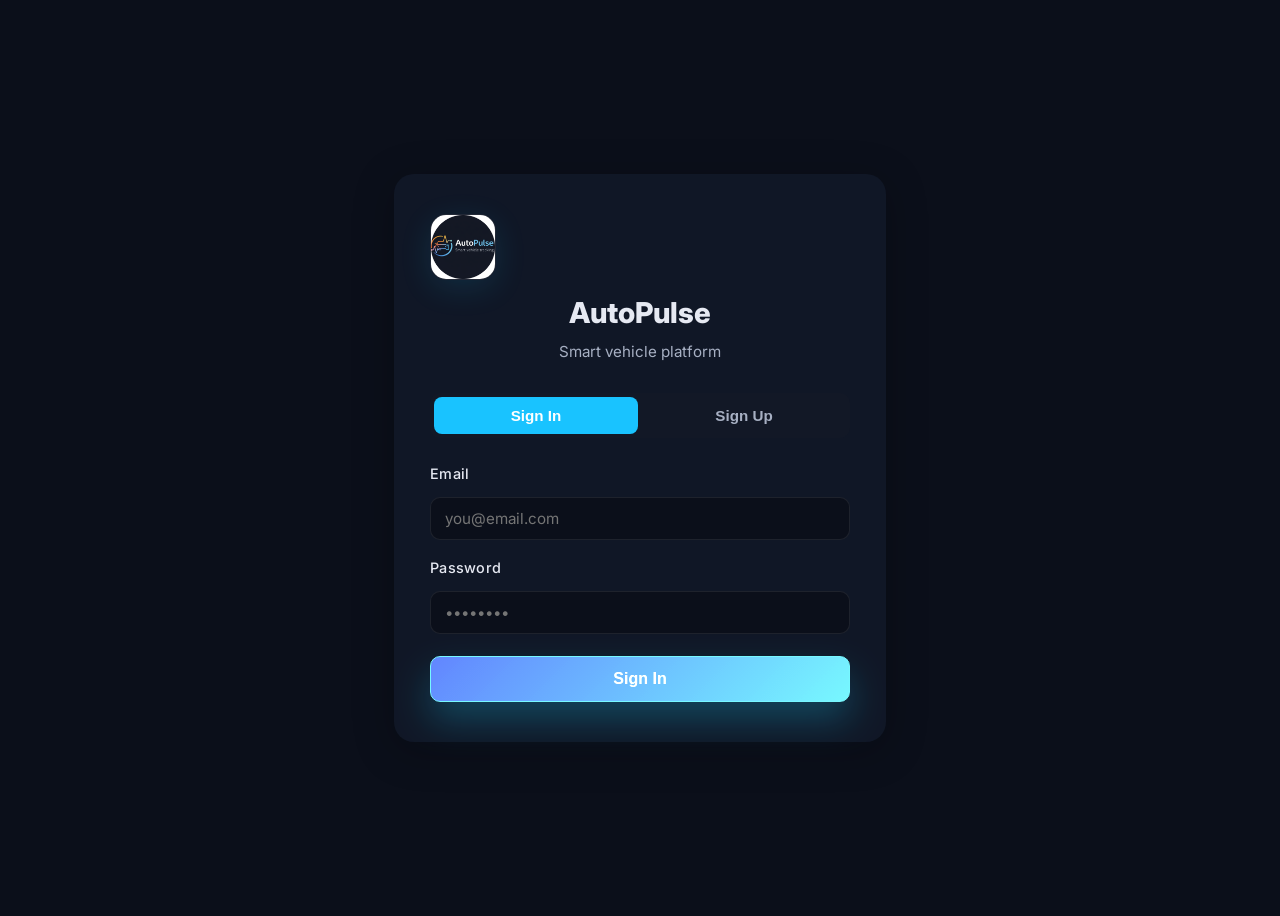
==== auth.html @ b26059fd "chore: guardar cambios actuales del proyecto" ====
<!doctype html>
<html lang="en">
  <head>
    <meta charset="UTF-8" />
    <meta name="viewport" content="width=device-width, initial-scale=1.0" />
    <title>AutoPulse — Login</title>
    <meta name="theme-color" content="#0b0f1a" />
    <link rel="preconnect" href="https://fonts.googleapis.com" />
    <link rel="preconnect" href="https://fonts.gstatic.com" crossorigin />
    <link href="https://fonts.googleapis.com/css2?family=Inter:wght@300;400;500;600;700;800&display=swap" rel="stylesheet" />
    <link rel="stylesheet" href="styles.css" />
    <link rel="stylesheet" href="auth.css" />
  </head>
  <body class="auth-body">

    <div class="auth-container">

      <!-- Logo -->
      <div class="auth-brand">
        <img src="LOGOFINAL.png" alt="AutoPulse" class="auth-logo" />
        <h1 class="auth-title">AutoPulse</h1>
        <p class="auth-subtitle">Smart vehicle platform</p>
      </div>

      <!-- Tabs -->
      <div class="auth-tabs">
        <button class="auth-tab active" id="tab-login" onclick="switchTab('login')">Sign In</button>
        <button class="auth-tab" id="tab-signup" onclick="switchTab('signup')">Sign Up</button>
      </div>

      <!-- Login Form -->
      <div id="form-login" class="auth-form">
        <div class="form-group">
          <label for="login-email">Email</label>
          <input type="email" id="login-email" placeholder="you@email.com" required />
        </div>
        <div class="form-group">
          <label for="login-password">Password</label>
          <input type="password" id="login-password" placeholder="••••••••" required />
        </div>
        <div id="login-error" class="auth-message error" style="display:none;"></div>
        <button class="btn primary auth-btn" onclick="handleLogin()">Sign In</button>
      </div>

      <!-- Signup Form -->
      <div id="form-signup" class="auth-form" style="display:none;">
        <div class="form-group">
          <label for="signup-name">Full Name</label>
          <input type="text" id="signup-name" placeholder="John Doe" required />
        </div>
        <div class="form-group">
          <label for="signup-email">Email</label>
          <input type="email" id="signup-email" placeholder="you@email.com" required />
        </div>
        <div class="form-group">
          <label for="signup-password">Password</label>
          <input type="password" id="signup-password" placeholder="Min. 6 characters" required />
        </div>
        <div id="signup-error" class="auth-message error" style="display:none;"></div>
        <div id="signup-success" class="auth-message success" style="display:none;"></div>
        <button class="btn primary auth-btn" onclick="handleSignup()">Create Account</button>
      </div>

    </div>

    <script src="auth.js"></script>
  </body>
</html>
---- styles.css ----
/* Light mode — select/inputs inside vehicle card */
body.light-mode select {
  background: #F8FAFF !important;
  color: #1A1D2E !important;
  border-color: #DDE3F0 !important;
}
body.light-mode select:focus {
  border-color: #4F6EF7 !important;
  outline: none !important;
  box-shadow: 0 0 0 3px rgba(79,110,247,0.12) !important;
}

/* ===================
   LIGHT MODE — OPTION A
   Blue / Professional SaaS
   =================== */
body.light-mode {
  color-scheme: light;
  --bg:            #F0F4FA;
  --bg-soft:       #E8EEF8;
  --card:          #FFFFFF;
  --text:          #1A1D2E;
  --muted:         #5A6480;
  --primary:       #4F6EF7;
  --primary-dark:  #3850E8;
  --accent:        #4F6EF7;
  --accent-light:  #7B97FF;
  --border:        #DDE3F0;
  --shadow:        0 2px 14px rgba(79,110,247,0.08);
  --shadow-strong: 0 8px 32px rgba(79,110,247,0.13);
  --gradient-card: linear-gradient(135deg, #FFFFFF 60%, #F0F4FF 100%);
  --gradient-section: linear-gradient(120deg, #F0F4FA 60%, #E8EEF8 100%);
  background: #F0F4FA !important;
  color: var(--text) !important;
}

/* Sidebar */
body.light-mode .sidebar {
  background: #FFFFFF !important;
  border-right: 1px solid #DDE3F0 !important;
  box-shadow: 2px 0 16px rgba(79,110,247,0.06) !important;
}
body.light-mode .sidebar-nav a {
  color: #5A6480 !important;
}
body.light-mode .sidebar-nav a.active {
  background: #EEF2FF !important;
  color: #4F6EF7 !important;
}
body.light-mode .sidebar-nav a:hover:not(.active) {
  background: #F4F6FF !important;
  color: #4F6EF7 !important;
}

/* Topbar — sin fondo propio, los elementos flotan */
body.light-mode .topbar {
  background: transparent !important;
  box-shadow: none !important;
  border-bottom: 1px solid #DDE3F0 !important;
  padding-bottom: 16px !important;
}
body.light-mode .search {
  background: #FFFFFF !important;
  border: 1.5px solid #DDE3F0 !important;
  color: #5A6480 !important;
  box-shadow: 0 1px 6px rgba(79,110,247,0.06) !important;
}
body.light-mode .search input,
body.light-mode .search input[type="search"] {
  color: #1A1D2E !important;
  border: none !important;
  background: transparent !important;
}
body.light-mode .icon-button {
  background: #FFFFFF !important;
  border: 1px solid #DDE3F0 !important;
  color: #4F6EF7 !important;
  box-shadow: 0 1px 6px rgba(79,110,247,0.06) !important;
}
body.light-mode .owner {
  background: #FFFFFF !important;
  border: 1px solid #DDE3F0 !important;
  box-shadow: 0 1px 6px rgba(79,110,247,0.06) !important;
}
body.light-mode .owner p    { color: #1A1D2E !important; }
body.light-mode .owner span { color: #5A6480 !important; }

/* Cards */
body.light-mode .vehicle-card,
body.light-mode .vehicle-card-clean,
body.light-mode .vehicle-card-large,
body.light-mode .dashboard-vehicle-data {
  background: #FFFFFF !important;
  border: none !important;
  box-shadow: 0 4px 18px rgba(79,110,247,0.10) !important;
}
body.light-mode .stat-card,
body.light-mode .record-card {
  background: #FFFFFF !important;
  border: none !important;
  box-shadow: 0 2px 12px rgba(79,110,247,0.08) !important;
}
body.light-mode .record-card:hover,
body.light-mode .vehicle-card-large:hover,
body.light-mode .vehicle-card-clean:hover {
  box-shadow: 0 6px 24px rgba(79,110,247,0.16) !important;
}

/* Vehicle title gradient */
body.light-mode .vehicle-title {
  background: linear-gradient(90deg, #4F6EF7, #7B97FF) !important;
  -webkit-background-clip: text !important;
  -webkit-text-fill-color: transparent !important;
  background-clip: text !important;
}

/* Stats */
body.light-mode .stat-card h3 { color: #5A6480; }
body.light-mode .stat-card p   { color: #1A1D2E; }
body.light-mode .stat-card span { color: #5A6480; }

/* Modals */
body.light-mode .modal-bg {
  background: rgba(15, 20, 50, 0.55) !important;
}
body.light-mode .modal-card {
  background: #FFFFFF !important;
  border: 1px solid #DDE3F0 !important;
  box-shadow: 0 16px 48px rgba(79,110,247,0.14) !important;
  color: #1A1D2E !important;
}
body.light-mode .modal-close {
  color: #5A6480 !important;
}
body.light-mode .modal-close:hover {
  background: #F0F4FA !important;
}
body.light-mode .modal-table thead tr {
  background: #F0F4FA !important;
}
body.light-mode .modal-table tbody tr:hover {
  background: #F4F6FF !important;
}

/* Chart & Settings cards */
body.light-mode .chart-card,
body.light-mode .settings-card {
  background: #FFFFFF !important;
  border: 1px solid #DDE3F0 !important;
  box-shadow: 0 2px 12px rgba(79,110,247,0.07) !important;
}

/* Footer */
body.light-mode .footer {
  background: #FFFFFF !important;
  border-top: 1px solid #DDE3F0 !important;
  color: #5A6480 !important;
}

/* Forms */
body.light-mode .form-group input,
body.light-mode .form-group select,
body.light-mode .form-group textarea {
  background: #F8FAFF !important;
  border-color: #DDE3F0 !important;
  color: #1A1D2E !important;
}
body.light-mode .form-group input:focus,
body.light-mode .form-group select:focus {
  border-color: #4F6EF7 !important;
  box-shadow: 0 0 0 3px rgba(79,110,247,0.12) !important;
}
body.light-mode .form-group label {
  color: #5A6480 !important;
}

/* Misc text */
body.light-mode .vehicle-header h1 { color: #1A1D2E; }
body.light-mode .vehicle-header p  { color: #5A6480; }
body.light-mode .dashboard-divider { display: none !important; }
body.light-mode .main-section {
  background: transparent !important;
  box-shadow: none !important;
}

/* Imágenes: sin sombra cyan en light mode */
body.light-mode img {
  box-shadow: 0 4px 18px rgba(79,110,247,0.10) !important;
  border-color: #DDE3F0 !important;
}

/* Hero image: sin sombra cyan */
body.light-mode .dashboard-vehicle-visual-hero img,
body.light-mode .vehicle-visual-clean img {
  box-shadow: 0 8px 32px rgba(79,110,247,0.12) !important;
}




/* Vehicle card large — base */
.vehicle-card-large {
  background: var(--card);
  border: 1px solid var(--border);
  border-radius: 24px;
  padding: 36px 40px 32px 40px;
  box-shadow: var(--shadow);
  margin-bottom: 24px;
}

.vehicle-card-large .vehicle-title {
  font-size: 1.9rem;
  font-weight: 800;
  letter-spacing: -0.02em;
  margin-bottom: 16px;
}
.vehicle-card-large .vehicle-meta-clean {
  grid-template-columns: repeat(auto-fill, minmax(190px, 1fr));
  font-size: 1.05rem;
  gap: 12px 28px;
  margin-bottom: 18px;
}
.vehicle-owner-info {
  margin-top: 18px;
  padding: 18px 0 0 0;
  border-top: 1.5px solid rgba(91,124,253,0.10);
  width: 100%;
}
.vehicle-owner-info h3 {
  font-size: 1.15rem;
  margin-bottom: 10px;
  color: var(--primary);
}
/* Hero section for My Vehicles */
.vehicle-section-hero {
  display: flex;
  flex-direction: column;
  align-items: center;
  gap: 32px;
  margin: 56px auto 64px auto;
  width: 100%;
  max-width: 900px;
}
.vehicle-section-hero .vehicle-visual-clean {
  width: 100%;
  display: flex;
  justify-content: center;
  margin-bottom: 0;
}
.vehicle-section-hero .vehicle-visual-clean img {
  width: 100%;
  max-width: 700px;
  max-height: 420px;
  aspect-ratio: 16/7;
  object-fit: contain;
  border-radius: 28px;
  background: linear-gradient(120deg, #181f2a 60%, #19c3ff 100%);
  box-shadow: 0 18px 54px rgba(25,195,255,0.22);
  display: block;
  margin: 0 auto;
}
.dashboard-vehicle-visual-hero {
  margin-bottom: 44px;
  padding-top: 44px;
}
.dashboard-vehicle-data {
  margin-bottom: 44px;
  margin-top: 0;
  box-sizing: border-box;
  background: var(--gradient-card);
  border-radius: 18px;
  box-shadow: var(--shadow-strong);
  border: 1.5px solid var(--accent-light);
  text-align: center;
}
#dashboard-section .stats-grid {
  margin-top: 36px;
  margin-bottom: 0;
}
/* Imagen hero destacada en Dashboard */
.dashboard-vehicle-visual-hero {
  width: 100%;
  display: flex;
  justify-content: center;
  align-items: flex-end;
  margin: 0 auto 32px auto;
  padding-top: 32px;
}
.dashboard-vehicle-visual-hero img {
  width: 100%;
  max-width: 700px;
  max-height: 420px;
  border-radius: 28px;
  box-shadow: 0 18px 54px rgba(25,195,255,0.22);
  object-fit: cover;
  transition: transform 0.3s cubic-bezier(.4,2,.6,1);
}
.dashboard-vehicle-data {
  margin: 0 auto 32px auto;
  max-width: 700px;
  padding: 36px 32px;
  margin-bottom: 40px;
  text-align: center;
}
/* Destacar imagen de vehículo en Dashboard */
#dashboard-section .vehicle-card-clean {
  margin-top: 40px;
  box-shadow: 0 4px 32px rgba(91,124,253,0.13);
}
#dashboard-section .vehicle-visual-clean {
  margin-top: 28px;
  display: flex;
  justify-content: center;
}
#dashboard-section .vehicle-visual-clean img {
  width: 100%;
  max-width: 520px;
  max-height: 340px;
  border-radius: 18px;
  box-shadow: 0 8px 32px rgba(91,124,253,0.18);
  object-fit: cover;
  transition: transform 0.3s cubic-bezier(.4,2,.6,1);
  will-change: transform;
}
#dashboard-section .vehicle-visual-clean img:hover {
  box-shadow: 0 12px 40px rgba(91,124,253,0.22);
}
/* Clean vehicle card for My Vehicles */
.vehicle-card-clean {
  margin: 56px auto 0 auto;
  box-shadow: 0 6px 32px rgba(91,124,253,0.13);
  padding: 32px 32px 24px 32px;
  border-radius: 24px;
}
.vehicle-title {
  margin-bottom: 18px;
  font-size: 1.5rem;
  font-weight: 700;
  background: linear-gradient(90deg, var(--primary), var(--accent-light));
  -webkit-background-clip: text;
  -webkit-text-fill-color: transparent;
  background-clip: text;
}
.vehicle-meta-clean {
  display: grid;
  grid-template-columns: repeat(auto-fill, minmax(160px, 1fr));
  gap: 10px 24px;
  font-size: 1.05rem;
}
.vehicle-visual-clean {
  margin-top: 18px;
}
.main-section {
  opacity: 1;
  transform: translateY(0);
  transition: opacity 0.35s cubic-bezier(.4,0,.2,1), transform 0.35s cubic-bezier(.4,0,.2,1);
}
.main-section[style*="display: none"] {
  opacity: 0;
  transform: translateY(32px);
  pointer-events: none;
  position: absolute;
  z-index: 0;
}

/* ===================
   MODALS — BASE
   =================== */
.modal-bg {
  display: none;
  position: fixed;
  top: 0; left: 0;
  width: 100vw; height: 100vh;
  background: rgba(16,23,38,0.85);
  z-index: 2000;
  align-items: center;
  justify-content: center;
  padding: 16px;
  box-sizing: border-box;
}
.modal-bg.active { display: flex; }

.modal-card {
  background: var(--card);
  border: 1px solid var(--border);
  border-radius: 20px;
  box-shadow: var(--shadow);
  padding: 32px 28px 24px 28px;
  max-width: 600px;
  width: 95vw;
  position: relative;
  max-height: 90vh;
  overflow-y: auto;
}

.modal-close {
  position: absolute;
  top: 16px; right: 16px;
  background: none;
  border: none;
  font-size: 1.5rem;
  color: var(--text);
  cursor: pointer;
  line-height: 1;
  padding: 4px 8px;
  border-radius: 6px;
  transition: background 0.15s;
}
.modal-close:hover { background: rgba(255,255,255,0.08); }

.modal-table {
  width: 100%;
  font-size: 0.95rem;
  border-collapse: collapse;
  margin-bottom: 12px;
}
.modal-table th,
.modal-table td { padding: 9px 7px; text-align: left; }
.modal-table thead tr { background: rgba(16,23,38,0.12); }
.modal-table tbody tr:nth-child(even) { background: rgba(255,255,255,0.02); }
.modal-table tbody tr:hover { background: rgba(25,195,255,0.05); }
.modal-muted { color: var(--muted); font-size: 0.95rem; }

.modal-bg.active .modal-card {
  animation: modalPopIn 0.32s cubic-bezier(.4,0,.2,1);
}
@keyframes modalPopIn {
  0% { transform: scale(0.92) translateY(32px); opacity: 0; }
  100% { transform: scale(1) translateY(0); opacity: 1; }
}
.btn, .record-card, .vehicle-card-large, .vehicle-card-clean {
  transition: box-shadow 0.18s, transform 0.18s, background 0.3s, color 0.2s;
}
.btn:active {
  transform: scale(0.98);
}
.record-card:hover, .vehicle-card-large:hover, .vehicle-card-clean:hover {
  box-shadow: 0 4px 24px rgba(25,195,255,0.22);
  transition: box-shadow 0.2s;
}
.dashboard-section .vehicle-header {
  margin-bottom: 32px;
  align-items: flex-end;
}

.dashboard-section .stats-grid {
  margin-bottom: 32px;
}

.dashboard-section .vehicle-card {
  margin-bottom: 32px;
  margin-top: 0;
}

.dashboard-section #dashboard-chart {
  margin-top: 24px;
  margin-bottom: 0;
  background: var(--card);
  border-radius: 16px;
  box-shadow: var(--shadow);
  padding: 24px 18px;
}

@media (max-width: 720px) {
  .dashboard-section .vehicle-header,
  .dashboard-section .stats-grid,
  .dashboard-section .vehicle-card,
  .dashboard-section #dashboard-chart {
    margin-bottom: 18px;
    padding: 12px 6px;
  }
}
/* Main section layout organization */
.main-section {
  display: flex;
  flex-direction: column;
  gap: 40px;
  width: 100%;
  max-width: 900px;
  margin: 40px auto 0 auto;
  padding: 32px 0 0 0;
  min-height: 70vh;
  padding-bottom: 48px;
}

.main-section .vehicle-header {
  margin-bottom: 0;
}

.main-section .vehicle-card {
  margin-top: 0;
}

.main-section .records-grid {
  margin-top: 0;
}

@media (max-width: 1000px) {
  .main-section {
    max-width: 100%;
    padding: 18px 0 0 0;
  }
}

@media (max-width: 720px) {
  .main-section {
    padding: 8px 0 0 0;
    gap: 18px;
  }
}
/* Design tokens and theme colors */
:root {
  color-scheme: light;
  --bg: #0b0f1a;
  --bg-soft: #121826;
  --card: #101726;
  --text: #e6e9f2;
  --muted: #a7b0c3;
  --primary: #5b7cfd;
  --primary-dark: #3f5cf7;
  --accent: #19c3ff;
  --accent-light: #6ee6ff;
  --border: rgba(255, 255, 255, 0.08);
  --shadow: 0 24px 60px rgba(15, 23, 42, 0.45);
  --shadow-strong: 0 32px 80px rgba(25,195,255,0.18);
  --radius: 18px;
  --gradient-card: linear-gradient(135deg, #101726 60%, #19c3ff 100%);
  --gradient-section: linear-gradient(120deg, #0b0f1a 60%, #5b7cfd 100%);
}

body {
  font-family: "Inter", system-ui, -apple-system, sans-serif;
  background: var(--gradient-section);
  color: var(--text);
  line-height: 1.6;
  min-height: 100vh;
}

/* Make images responsive */
img {
  max-width: 100%;
  display: block;
}

/* Link defaults */
a {
  color: inherit;
  text-decoration: none;
}

/* Page width wrapper */
  /* Rectángulo decorativo sobre Dashboard */
  .dashboard-divider {
    position: absolute;
    top: -32px;
    left: 0;
    width: 100vw;
    height: 32px;
    background: linear-gradient(90deg, var(--bg-soft), var(--accent), var(--bg-soft));
    opacity: 0.18;
    border-radius: 8px;
    z-index: 1;
  }
.container {
  width: min(1200px, 92%);
  margin: 0 auto;
}

/* Button base styles */
.btn {
  border: 1px solid transparent;
  border-radius: 999px;
  padding: 12px 22px;
  font-weight: 600;
  cursor: pointer;
  transition: 0.2s ease;
}

/* Primary button styling */
.btn.primary {
  background: linear-gradient(135deg, var(--primary), var(--accent-light));
  color: #fff;
  box-shadow: 0 18px 36px rgba(25,195,255,0.25);
  border: 1.5px solid var(--accent-light);
  filter: brightness(1.08);
}

/* Primary button hover state */
.btn.primary:hover {
  box-shadow: 0 8px 28px rgba(25,195,255,0.30);
  filter: brightness(1.08);
}

/* Ghost button styling */
.btn.ghost {
  background: transparent;
  color: var(--text);
  border-color: var(--border);
}

/* Ghost button hover state */
.btn.ghost:hover {
  border-color: rgba(255, 255, 255, 0.24);
}

/* Brand area */
.brand {
  display: flex;
  align-items: center;
  gap: 12px;
  font-weight: 700;
  font-size: 1.1rem;
  color: var(--accent);
}
.brand-logo {
  width: 135px;
  height: 135px;
  object-fit: cover;
  border-radius: 50%;
  background: rgba(255,255,255,0.95);
  padding: 1px;
  filter: drop-shadow(0 8px 16px rgba(21, 87, 111, 0.18));
  box-shadow: 0 8px 32px 0 rgba(0,0,0,0.18), 0 2px 8px 0 rgba(0,0,0,0.12);
}

/* App layout grid */
.app {
  display: grid;
  grid-template-columns: 280px 1fr;
  gap: 24px;
  padding: 0 32px 32px;
  align-items: start;
}

/* Main content area */
.content {
  grid-column: 2;
  grid-row: 1;
  display: grid;
  gap: 28px;
}

/* Right sidebar */
.sidebar {
  grid-column: 1;
  grid-row: 1;
  background: rgba(16, 23, 38, 0.7);
  border: 1px solid var(--border);
  border-radius: 24px;
  padding: 24px;
  display: grid;
  gap: 32px;
  align-content: start;
  align-self: start;
  margin-top: 0;
}

/* Sidebar brand block */
.sidebar-brand {
  display: grid;
  justify-items: start;
  gap: 12px;
  text-align: left;
  font-weight: 700;
  transition: background 0.18s, color 0.18s, box-shadow 0.18s;
  position: relative;
  outline: none;
}

/* Sidebar navigation */
.sidebar-nav {
  display: grid;
  gap: 14px;
}

.sidebar-nav a {
  padding: 12px 16px;
  border-radius: 14px;
  border: 1px solid transparent;
  color: var(--muted);
  font-weight: 500;
  transition: background 0.18s, color 0.18s, box-shadow 0.18s;
  position: relative;
  outline: none;
  cursor: pointer;
  user-select: none;
}

/* Sidebar hover/active fix */
.sidebar-nav a {
  background: none;
  transition: background 0.2s;
}
.sidebar-nav a.active,
.sidebar-nav a:hover:active {
  background: var(--card);
  color: var(--primary, #5b7cfd);
}
.sidebar-nav a:hover:not(.active) {
  background: rgba(91,124,253,0.08);
  color: var(--primary, #5b7cfd);
}

/* Top bar */
.topbar {
  display: flex;
  align-items: center;
  justify-content: space-between;
  padding: 24px 32px 0 32px;
}
.topbar-spacer {
  flex: 1;
}
.topbar-actions {
  display: flex;
  align-items: center;
  gap: 24px;
}
.search {
  display: flex;
  align-items: center;
  justify-content: flex-start;
  flex: 1;
  margin-right: 24px;
}
.search input[type="search"] {
  padding: 10px 18px;
  border-radius: 999px;
  border: 1.5px solid var(--accent-light);
  font-size: 1rem;
  width: 260px;
  margin-left: 8px;
}

/* search input border handled above in light mode block */
@media (max-width: 1000px) {
  .topbar {
    flex-direction: column;
    align-items: stretch;
    padding: 18px 8px 0 8px;
  }
  .topbar-actions {
    justify-content: center;
    gap: 12px;
  }
  .search input[type="search"] {
    width: 100%;
    min-width: 0;
  }
}

/* Search bar */
.search {
  display: flex;
  align-items: center;
  gap: 12px;
  padding: 10px 16px;
  border-radius: 999px;
  background: rgba(7, 7, 9, 0.8);
  border: 1px solid var(--border);
  color: var(--muted);
  font-size: 0.9rem;
}

.search input {
  background: transparent;
  border: none;
  color: var(--text);
  outline: none;
  width: 220px;
}

/* Notification button */
.icon-button {
  display: flex;
  align-items: center;
  justify-content: center;
  width: 38px;
  height: 38px;
  border-radius: 40%;
  background: var(--card);
  box-shadow: 0 2px 8px rgba(248, 249, 253, 0.1);
  position: relative;
  padding: 0;
  cursor: pointer;
}
.icon-button .bell {
  font-size: 1.2rem;
  display: flex;
  align-items: center;
  justify-content: center;
  width: 80%;
  height: 80%;
}
.icon-button .badge-dot {
  position: absolute;
  top: 10px;
  right: 10px;
  width: 10px;
  height: 10px;
  background: var(--accent);
  border-radius: 50%;
  box-shadow: 0 2px 6px rgba(33, 41, 44, 0.18);
}

/* Owner profile */
.owner {
  display: flex;
  align-items: center;
  gap: 12px;
  background: var(--card);
  border-radius: 999px;
  padding: 8px 18px;
  box-shadow: 0 2px 8px rgba(0, 0, 0, 0.12);
}
.owner img.avatar {
  width: 40px;
  height: 40px;
  border-radius: 50%;
  object-fit: cover;
  background: #a7b0c3;
  box-shadow: 0 2px 8px rgba(248, 249, 253, 0.1);
}
.owner p {
  font-size: 1rem;
  font-weight: 600;
  margin: 0;
}
.owner span {
  font-size: 0.92rem;
  color: var(--muted);
}

.avatar {
  width: 42px;
  height: 42px;
  border-radius: 50%;
  object-fit: cover;
}

/* Vehicle overview section */
/* Remove old .vehicle-overview grid if not used */

.vehicle-header {
  display: flex;
  align-items: center;
  justify-content: space-between;
  gap: 24px;
}

.vehicle-header h1 {
  text-shadow: 0 4px 24px rgba(91,124,253,0.18), 0 1px 2px rgba(25,195,255,0.10);
  font-size: 2.2rem;
  font-weight: 800;
  letter-spacing: -0.02em;
  margin-bottom: 12px;
}

.vehicle-header p {
  color: var(--muted);
}

.vehicle-select {
  display: grid;
  gap: 8px;
  color: var(--muted);
  font-size: 0.9rem;
}

/* Regla general eliminada para evitar sobrescribir el modo claro */


/* Vehicle stats */
.stats-grid {
  display: grid;
  grid-template-columns: repeat(auto-fit, minmax(200px, 1fr));
  gap: 24px;
  margin-bottom: 80px;
}

.stat-card {
  background: var(--card);
  border: 1px solid var(--border);
  border-radius: 16px;
  padding: 20px;
  display: grid;
  gap: 6px;
}

.stat-card span {
  color: var(--muted);
  font-size: 0.85rem;
}

/* Vehicle card */
.vehicle-card {
  background: var(--card);
  border: 1px solid var(--border);
  border-radius: 24px;
  padding: 32px 32px 24px 32px;
  max-width: 100%;
  box-shadow: 0 6px 32px rgba(91,124,253,0.13);
  display: grid;
  grid-template-columns: repeat(auto-fit, minmax(240px, 1fr));
  gap: 24px;
  align-items: center;
  box-shadow: var(--shadow);
}

.vehicle-info p {
  color: var(--muted);
  margin: 8px 0 16px;
}

.vehicle-meta {
  display: grid;
  grid-template-columns: repeat(auto-fit, minmax(120px, 1fr));
  gap: 16px;
}

.vehicle-meta span {
  color: var(--muted);
  font-size: 0.85rem;
}

.vehicle-visual img {
  width: 100%;
  border-radius: 16px;
  border: 1px solid var(--border);
}

/* Records section */
.records-grid {
  display: grid;
  grid-template-columns: repeat(auto-fit, minmax(240px, 1fr));
  gap: 32px;
  margin-top: 64px;
  margin-bottom: 32px;
  clear: both;
}
#dashboard-section .records-grid .record-card:first-child {
  margin-top: 48px;
}

.record-card {
  background: var(--card);
  border: 1px solid var(--border);
  border-radius: 16px;
  padding: 20px;
  display: grid;
  gap: 14px;
}

.record-card ul {
  list-style: none;
  display: grid;
  gap: 8px;
  color: var(--muted);
}

/* Tablet & Mobile — sidebar se esconde, hamburger toma el control */
@media (max-width: 1000px) {
  .app {
    grid-template-columns: 1fr;
    padding: 0 20px 32px;
    gap: 0;
  }
  .sidebar {
    display: none;
  }
  .content {
    grid-column: 1;
    grid-row: 1;
  }
  .hamburger {
    display: flex !important;
  }
}

/* Mobile — ajustes adicionales */
@media (max-width: 720px) {
  .app {
    padding: 0 12px 24px;
  }
  .topbar {
    flex-direction: row;
    flex-wrap: wrap;
    align-items: center;
    justify-content: flex-end;
    gap: 10px;
    padding: 16px 48px 16px 12px;
  }
  .topbar-spacer { display: none; }
  .topbar-actions {
    gap: 10px;
  }
  .search {
    order: 3;
    flex: 1 1 100%;
    margin: 0;
  }
  .search input[type="search"] {
    width: 100%;
    min-width: 0;
  }
  .owner span { display: none; }
  .main-section {
    padding: 16px 0 0 0;
    gap: 20px;
    max-width: 100%;
  }
  .vehicle-card-large, .vehicle-card-clean, .dashboard-vehicle-data {
    padding: 22px 18px;
  }
  .stats-grid, .records-grid {
    gap: 14px;
    grid-template-columns: 1fr;
  }
  .form-grid {
    grid-template-columns: 1fr;
  }
  h1 { font-size: 1.5rem; }
  h2 { font-size: 1.15rem; }
  .vehicle-title { font-size: 1.4rem !important; }
  h3 {
    font-size: 1rem;
  }
}
/* Feedback visual en botones */
.btn:hover, .btn:focus {
  filter: brightness(1.08);
}
input, select, textarea {
  border-radius: 8px;
  border: 1.5px solid var(--border);
  padding: 10px 14px;
  font-size: 1rem;
  transition: border-color 0.2s, box-shadow 0.2s;
}
input:focus, select:focus, textarea:focus {
  border-color: var(--accent);
  box-shadow: 0 0 0 2px rgba(25,195,255,0.15);
}
body.light-mode .vehicle-select select:focus {
  border-color: #e0e2e7 !important;
  box-shadow: none !important;
}
.record-card:active {
  background: var(--bg-soft);
  box-shadow: 0 4px 16px rgba(25,195,255,0.12);
}

/* Imágenes e ilustraciones de calidad */
img, .illustration {
  border-radius: 16px;
  box-shadow: 0 8px 32px rgba(25,195,255,0.12);
  border: 1.5px solid var(--border);
  object-fit: cover;
  max-width: 100%;
  height: auto;
}
.illustration {
  width: 100%;
  max-width: 480px;
  margin: 0 auto 24px auto;
  display: block;
}

/* Footer profesional */
.footer {
  width: 100%;
  background: var(--bg-soft);
  color: var(--muted);
  padding: 24px 0;
  text-align: center;
  font-size: 0.98rem;
  border-top: 1.5px solid var(--border);
  margin-top: 48px;
}
.footer .footer-links {
  margin-bottom: 8px;
}
.footer .footer-links a {
  color: var(--accent);
  margin: 0 8px;
  text-decoration: underline;
  font-weight: 500;
}

/* Unificación de botones y formularios */
.btn, button, input[type="submit"] {
  border-radius: 999px;
  padding: 12px 22px;
  font-weight: 600;
  font-size: 1rem;
  border: 1.5px solid var(--accent-light);
  background: linear-gradient(135deg, var(--primary), var(--accent-light));
  color: #fff;
  cursor: pointer;
  transition: box-shadow 0.18s, transform 0.18s, background 0.3s, color 0.2s;
}
.btn.ghost, button.ghost, input[type="submit"].ghost {
  background: transparent;
  color: var(--primary);
  border-color: var(--border);
}
.btn.ghost:hover, button.ghost:hover, input[type="submit"].ghost:hover {
  border-color: var(--accent-light);
  color: var(--accent);
}

#fuel-section .vehicle-card {
  margin-bottom: 0 !important;
  padding-bottom: 48px;
  max-width: 100%;
}
#fuel-section .stats-grid {
  margin-top: 48px;
}

/* (duplicate light-mode blocks removed — consolidated above) */
@keyframes fadeInBg {
  0% { opacity: 0; filter: blur(8px); }
  100% { opacity: 1; filter: blur(0); }
}

@keyframes popCard {
  0% { transform: scale(0.96); opacity: 0; }
  100% { transform: scale(1); opacity: 1; }
}

/* (old duplicate light-mode overrides removed) */

/* ===================
   CHART CARDS
   =================== */
.chart-card {
  background: var(--card);
  border: 1px solid var(--border);
  border-radius: 18px;
  padding: 24px;
  box-shadow: var(--shadow);
}
.chart-card h3 {
  margin: 0 0 18px 0;
  font-size: 1.05rem;
  color: var(--muted);
  font-weight: 600;
  letter-spacing: 0.01em;
}

/* ===================
   SETTINGS CARDS
   =================== */
.settings-card {
  background: var(--card);
  border: 1px solid var(--border);
  border-radius: 18px;
  padding: 24px 28px;
  box-shadow: var(--shadow);
}
.settings-card h3 {
  margin: 0 0 18px 0;
  font-size: 1.08rem;
  font-weight: 700;
}

/* ===================
   FORM GRID & GROUPS
   =================== */
.form-grid {
  display: grid;
  grid-template-columns: repeat(auto-fill, minmax(200px, 1fr));
  gap: 16px;
}

.form-group {
  display: flex;
  flex-direction: column;
  gap: 6px;
}

.form-group label {
  font-size: 0.88rem;
  font-weight: 600;
  color: var(--muted);
  letter-spacing: 0.02em;
}

.form-group input,
.form-group select,
.form-group textarea {
  background: var(--bg-soft);
  border: 1.5px solid var(--border);
  border-radius: 8px;
  padding: 9px 13px;
  font-size: 0.97rem;
  color: var(--text);
  transition: border-color 0.2s, box-shadow 0.2s;
  width: 100%;
  box-sizing: border-box;
}

.form-group input:focus,
.form-group select:focus,
.form-group textarea:focus {
  border-color: var(--accent);
  box-shadow: 0 0 0 3px rgba(25,195,255,0.12);
  outline: none;
}

/* ===================
   HAMBURGER BUTTON
   =================== */
.hamburger {
  position: fixed;
  top: 16px;
  right: 16px;
  z-index: 4000;
  background: var(--card);
  border: 1px solid var(--border);
  border-radius: 10px;
  width: 40px;
  height: 40px;
  flex-direction: column;
  align-items: center;
  justify-content: center;
  gap: 5px;
  cursor: pointer;
  box-shadow: var(--shadow);
}
.hamburger span {
  display: block;
  width: 20px;
  height: 2px;
  background: var(--text);
  border-radius: 2px;
}

/* Mobile nav links */
.mobile-nav a {
  font-size: 1.3rem;
  font-weight: 600;
  color: var(--text);
  padding: 10px 32px;
  border-radius: 12px;
  transition: background 0.18s;
}
.mobile-nav a:hover,
.mobile-nav a.active {
  background: rgba(25,195,255,0.12);
  color: var(--accent);
}

/* ===================
   LIGHT MODE — FORMS
   =================== */
body.light-mode .form-group input,
body.light-mode .form-group select,
body.light-mode .form-group textarea {
  background: #f8fafc !important;
  border-color: #e0e2e7 !important;
  color: #23272F !important;
}
body.light-mode .chart-card,
body.light-mode .settings-card {
  background: #fff !important;
  border-color: #e0e2e7 !important;
}

/* ===================
   EMPTY STATES
   =================== */
.empty-state {
  display: flex;
  flex-direction: column;
  align-items: center;
  justify-content: center;
  padding: 64px 24px;
  text-align: center;
  gap: 10px;
}
.empty-state-icon {
  font-size: 3.2rem;
  line-height: 1;
  margin-bottom: 6px;
  opacity: 0.75;
}
.empty-state h3 {
  font-size: 1.25rem;
  font-weight: 700;
  margin: 0;
}
.empty-state p {
  color: var(--muted);
  font-size: 0.97rem;
  max-width: 280px;
  margin: 0;
}

/* ===================
   SIDEBAR NAV BADGE
   =================== */
.nav-badge {
  display: inline-flex;
  align-items: center;
  justify-content: center;
  background: #e74c3c;
  color: #fff;
  font-size: 0.7rem;
  font-weight: 700;
  min-width: 18px;
  height: 18px;
  border-radius: 999px;
  padding: 0 5px;
  margin-left: 8px;
  vertical-align: middle;
  line-height: 1;
}
---- auth.css ----
.auth-body {
  min-height: 100vh;
  display: flex;
  align-items: center;
  justify-content: center;
  background: var(--bg);
  font-family: 'Inter', sans-serif;
}

.auth-container {
  background: var(--card);
  border-radius: 20px;
  padding: 40px 36px;
  width: 100%;
  max-width: 420px;
  box-shadow: 0 8px 40px rgba(0, 0, 0, 0.25);
}

.auth-brand {
  text-align: center;
  margin-bottom: 28px;
}

.auth-logo {
  width: 64px;
  height: 64px;
  object-fit: contain;
  margin-bottom: 10px;
}

.auth-title {
  font-size: 1.8rem;
  font-weight: 800;
  margin: 0;
  color: var(--text);
}

.auth-subtitle {
  color: var(--muted);
  font-size: 0.95rem;
  margin: 4px 0 0 0;
}

.auth-tabs {
  display: flex;
  background: var(--bg-soft);
  border-radius: 10px;
  padding: 4px;
  margin-bottom: 24px;
  gap: 4px;
}

.auth-tab {
  flex: 1;
  padding: 10px;
  border: none;
  border-radius: 8px;
  background: transparent;
  color: var(--muted);
  font-size: 0.95rem;
  font-weight: 600;
  cursor: pointer;
  transition: all 0.2s;
}

.auth-tab.active {
  background: var(--accent);
  color: #fff;
}

.auth-form .form-group {
  margin-bottom: 16px;
}

.auth-form .form-group label {
  display: block;
  font-size: 0.9rem;
  font-weight: 500;
  color: var(--text);
  margin-bottom: 6px;
}

.auth-form .form-group input {
  width: 100%;
  padding: 11px 14px;
  border-radius: 10px;
  border: 1.5px solid var(--border);
  background: var(--bg);
  color: var(--text);
  font-size: 0.95rem;
  font-family: 'Inter', sans-serif;
  box-sizing: border-box;
  transition: border 0.2s;
}

.auth-form .form-group input:focus {
  outline: none;
  border-color: var(--accent);
}

.auth-btn {
  width: 100%;
  padding: 13px;
  font-size: 1rem;
  font-weight: 700;
  margin-top: 6px;
  border-radius: 10px;
}

.auth-message {
  padding: 10px 14px;
  border-radius: 8px;
  font-size: 0.9rem;
  margin-bottom: 12px;
  font-weight: 500;
}

.auth-message.error {
  background: rgba(231, 76, 60, 0.12);
  color: #e74c3c;
  border: 1px solid rgba(231, 76, 60, 0.3);
}

.auth-message.success {
  background: rgba(39, 174, 96, 0.12);
  color: #27ae60;
  border: 1px solid rgba(39, 174, 96, 0.3);
}
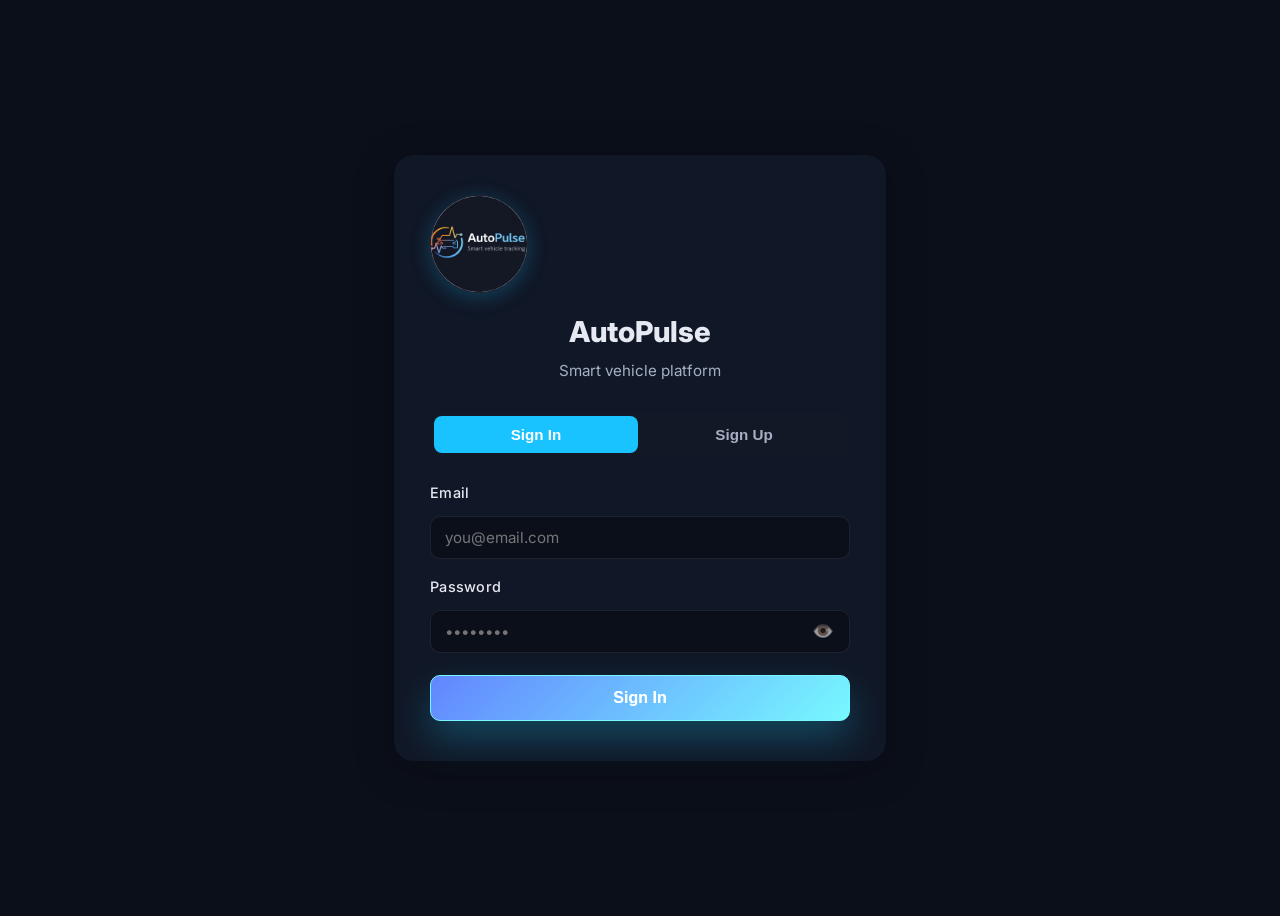
==== commit 98ffc509: "Add show/hide password toggle to auth screen" ====
--- a/auth.html
+++ b/auth.html
@@ -36,7 +36,10 @@
         </div>
         <div class="form-group">
           <label for="login-password">Password</label>
-          <input type="password" id="login-password" placeholder="••••••••" required />
+          <div class="password-wrapper">
+            <input type="password" id="login-password" placeholder="••••••••" required />
+            <button type="button" class="toggle-password" onclick="togglePassword('login-password', this)" aria-label="Show password">👁️</button>
+          </div>
         </div>
         <div id="login-error" class="auth-message error" style="display:none;"></div>
         <button class="btn primary auth-btn" onclick="handleLogin()">Sign In</button>
@@ -54,7 +57,10 @@
         </div>
         <div class="form-group">
           <label for="signup-password">Password</label>
-          <input type="password" id="signup-password" placeholder="Min. 6 characters" required />
+          <div class="password-wrapper">
+            <input type="password" id="signup-password" placeholder="Min. 6 characters" required />
+            <button type="button" class="toggle-password" onclick="togglePassword('signup-password', this)" aria-label="Show password">👁️</button>
+          </div>
         </div>
         <div id="signup-error" class="auth-message error" style="display:none;"></div>
         <div id="signup-success" class="auth-message success" style="display:none;"></div>
--- a/styles.css
+++ b/styles.css
@@ -554,7 +554,7 @@
     position: absolute;
     top: -32px;
     left: 0;
-    width: 100vw;
+    width: 100%;
     height: 32px;
     background: linear-gradient(90deg, var(--bg-soft), var(--accent), var(--bg-soft));
     opacity: 0.18;
@@ -735,17 +735,21 @@
 /* search input border handled above in light mode block */
 @media (max-width: 1000px) {
   .topbar {
-    flex-direction: column;
-    align-items: stretch;
-    padding: 18px 8px 0 8px;
-  }
-  .topbar-actions {
-    justify-content: center;
-    gap: 12px;
-  }
-  .search input[type="search"] {
-    width: 100%;
-    min-width: 0;
+    flex-direction: row;
+    align-items: center;
+    justify-content: space-between;
+    padding: 16px 16px 16px 20px;
+  }
+  .mobile-brand {
+    display: flex !important;
+  }
+  .topbar-actions .search,
+  .topbar-actions #theme-toggle,
+  .topbar-actions .owner {
+    display: none !important;
+  }
+  .topbar-spacer {
+    display: none;
   }
 }
 
@@ -983,27 +987,8 @@
     padding: 0 12px 24px;
   }
   .topbar {
-    flex-direction: row;
-    flex-wrap: wrap;
-    align-items: center;
-    justify-content: flex-end;
-    gap: 10px;
-    padding: 16px 48px 16px 12px;
-  }
-  .topbar-spacer { display: none; }
-  .topbar-actions {
-    gap: 10px;
-  }
-  .search {
-    order: 3;
-    flex: 1 1 100%;
-    margin: 0;
-  }
-  .search input[type="search"] {
-    width: 100%;
-    min-width: 0;
-  }
-  .owner span { display: none; }
+    padding: 16px 16px 16px 16px;
+  }
   .main-section {
     padding: 16px 0 0 0;
     gap: 20px;
@@ -1018,6 +1003,9 @@
   }
   .form-grid {
     grid-template-columns: 1fr;
+  }
+  .modal-card {
+    padding: 20px 16px;
   }
   h1 { font-size: 1.5rem; }
   h2 { font-size: 1.15rem; }
@@ -1213,10 +1201,6 @@
    HAMBURGER BUTTON
    =================== */
 .hamburger {
-  position: fixed;
-  top: 16px;
-  right: 16px;
-  z-index: 4000;
   background: var(--card);
   border: 1px solid var(--border);
   border-radius: 10px;
--- a/auth.css
+++ b/auth.css
@@ -22,10 +22,12 @@
 }
 
 .auth-logo {
-  width: 64px;
-  height: 64px;
-  object-fit: contain;
-  margin-bottom: 10px;
+  width: 96px;
+  height: 96px;
+  object-fit: cover;
+  border-radius: 50%;
+  margin-bottom: 16px;
+  box-shadow: 0 4px 20px rgba(25, 195, 255, 0.25);
 }
 
 .auth-title {
@@ -98,6 +100,35 @@
   border-color: var(--accent);
 }
 
+.password-wrapper {
+  position: relative;
+  display: flex;
+  align-items: center;
+}
+
+.password-wrapper input {
+  padding-right: 44px; /* Space for the icon */
+}
+
+.toggle-password {
+  position: absolute;
+  right: 12px;
+  background: transparent;
+  border: none;
+  cursor: pointer;
+  padding: 4px;
+  font-size: 1.1rem;
+  opacity: 0.6;
+  transition: opacity 0.2s;
+  display: flex;
+  align-items: center;
+  justify-content: center;
+}
+
+.toggle-password:hover {
+  opacity: 1;
+}
+
 .auth-btn {
   width: 100%;
   padding: 13px;
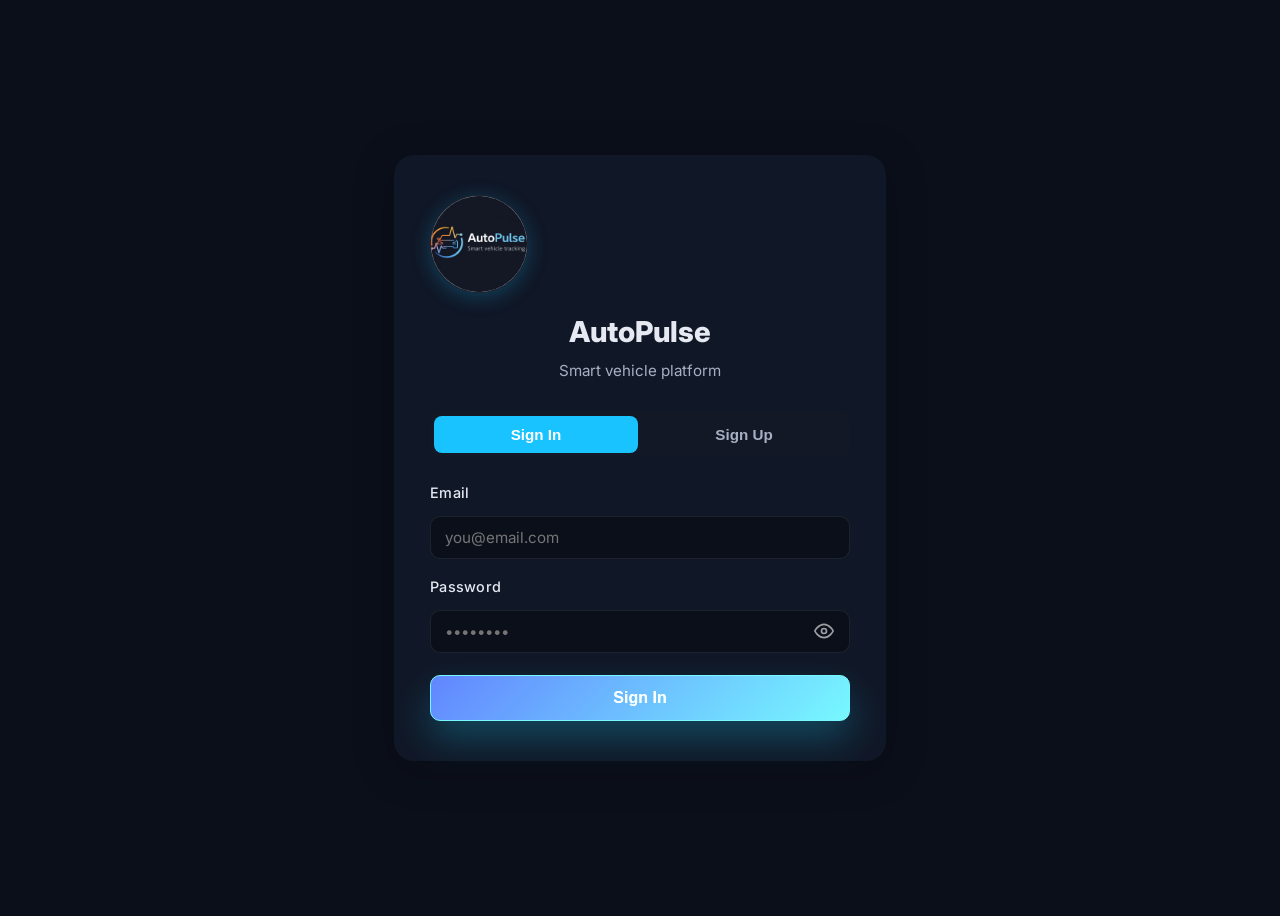
==== commit 952d124b: "Replace password toggle emojis with professional SVG icons" ====
--- a/auth.html
+++ b/auth.html
@@ -38,7 +38,9 @@
           <label for="login-password">Password</label>
           <div class="password-wrapper">
             <input type="password" id="login-password" placeholder="••••••••" required />
-            <button type="button" class="toggle-password" onclick="togglePassword('login-password', this)" aria-label="Show password">👁️</button>
+            <button type="button" class="toggle-password" onclick="togglePassword('login-password', this)" aria-label="Show password">
+              <svg width="20" height="20" viewBox="0 0 24 24" fill="none" stroke="currentColor" stroke-width="2" stroke-linecap="round" stroke-linejoin="round"><path d="M1 12s4-8 11-8 11 8 11 8-4 8-11 8-11-8-11-8z"></path><circle cx="12" cy="12" r="3"></circle></svg>
+            </button>
           </div>
         </div>
         <div id="login-error" class="auth-message error" style="display:none;"></div>
@@ -59,7 +61,9 @@
           <label for="signup-password">Password</label>
           <div class="password-wrapper">
             <input type="password" id="signup-password" placeholder="Min. 6 characters" required />
-            <button type="button" class="toggle-password" onclick="togglePassword('signup-password', this)" aria-label="Show password">👁️</button>
+            <button type="button" class="toggle-password" onclick="togglePassword('signup-password', this)" aria-label="Show password">
+              <svg width="20" height="20" viewBox="0 0 24 24" fill="none" stroke="currentColor" stroke-width="2" stroke-linecap="round" stroke-linejoin="round"><path d="M1 12s4-8 11-8 11 8 11 8-4 8-11 8-11-8-11-8z"></path><circle cx="12" cy="12" r="3"></circle></svg>
+            </button>
           </div>
         </div>
         <div id="signup-error" class="auth-message error" style="display:none;"></div>
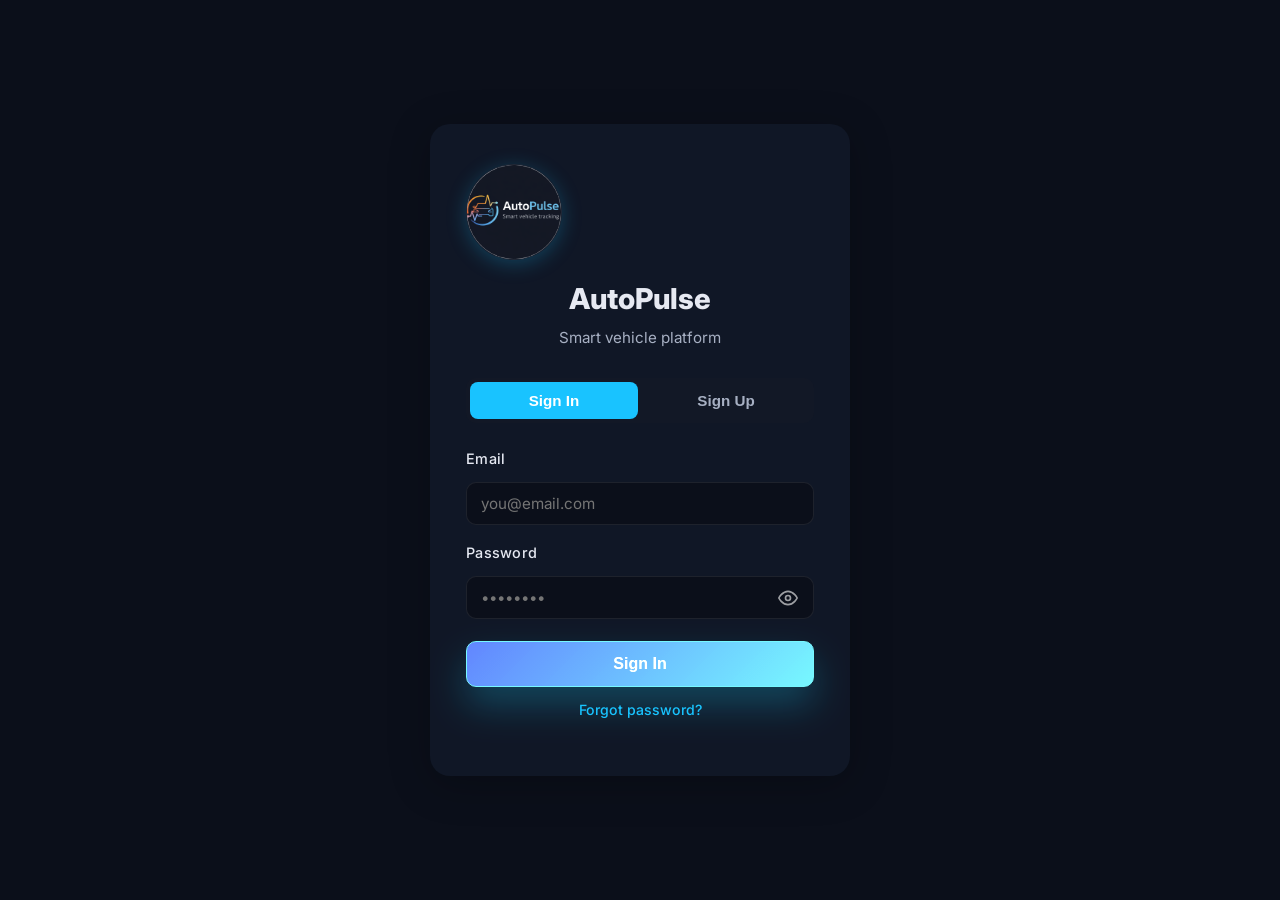
==== commit 66e7c91f: "Fix mobile layouts, forgot password, and dashboard improvements" ====
--- a/auth.html
+++ b/auth.html
@@ -45,6 +45,36 @@
         </div>
         <div id="login-error" class="auth-message error" style="display:none;"></div>
         <button class="btn primary auth-btn" onclick="handleLogin()">Sign In</button>
+        <p style="text-align:center;margin-top:12px;font-size:0.88rem;">
+         <a href="javascript:void(0)" onclick="switchTab('forgot')"
+             style="color:var(--accent);text-decoration:none;font-weight:500;">
+            Forgot password?
+          </a>
+        </p>
+      </div>
+
+      <!-- Forgot Password Form -->
+      <div id="form-forgot" class="auth-form" style="display:none;">
+        <p style="color:var(--muted);font-size:0.9rem;margin-bottom:16px;">
+          Enter your email and choose a new password.
+        </p>
+        <div class="form-group">
+          <label for="forgot-email">Email</label>
+          <input type="email" id="forgot-email" placeholder="you@email.com" required />
+        </div>
+        <div class="form-group">
+          <label for="forgot-password">New Password</label>
+          <input type="password" id="forgot-password" placeholder="Min. 6 characters" required />
+        </div>
+        <div id="forgot-error" class="auth-message error" style="display:none;"></div>
+        <div id="forgot-success" class="auth-message success" style="display:none;"></div>
+        <button class="btn primary auth-btn" onclick="handleForgotPassword()">Reset Password</button>
+        <p style="text-align:center;margin-top:12px;font-size:0.88rem;">
+          <a href="#" onclick="switchTab('login')" 
+             style="color:var(--accent);text-decoration:none;font-weight:500;">
+            ← Back to Sign In
+          </a>
+        </p>
       </div>
 
       <!-- Signup Form -->
--- a/styles.css
+++ b/styles.css
@@ -206,6 +206,8 @@
   padding: 36px 40px 32px 40px;
   box-shadow: var(--shadow);
   margin-bottom: 24px;
+  width: 100%;
+  box-sizing: border-box;
 }
 
 .vehicle-card-large .vehicle-title {
@@ -260,8 +262,9 @@
   margin: 0 auto;
 }
 .dashboard-vehicle-visual-hero {
-  margin-bottom: 44px;
-  padding-top: 44px;
+  margin-bottom: 16px;
+  margin-top: -90px;
+  text-align: center;
 }
 .dashboard-vehicle-data {
   margin-bottom: 44px;
@@ -288,9 +291,9 @@
 }
 .dashboard-vehicle-visual-hero img {
   width: 100%;
-  max-width: 700px;
-  max-height: 420px;
-  border-radius: 28px;
+  max-width: 800px;
+  max-height: 4000px;
+  border-radius: 38px;
   box-shadow: 0 18px 54px rgba(25,195,255,0.22);
   object-fit: cover;
   transition: transform 0.3s cubic-bezier(.4,2,.6,1);
@@ -298,6 +301,9 @@
 .dashboard-vehicle-data {
   margin: 0 auto 32px auto;
   max-width: 700px;
+  width: 100%;
+  box-sizing: border-box;
+  overflow: hidden;
   padding: 36px 32px;
   margin-bottom: 40px;
   text-align: center;
@@ -377,6 +383,7 @@
   justify-content: center;
   padding: 16px;
   box-sizing: border-box;
+  overflow-y: auto;
 }
 .modal-bg.active { display: flex; }
 
@@ -391,6 +398,11 @@
   position: relative;
   max-height: 90vh;
   overflow-y: auto;
+  margin: auto;
+}
+
+body.modal-open {
+  overflow: hidden;
 }
 
 .modal-close {
@@ -470,17 +482,17 @@
     padding: 12px 6px;
   }
 }
+
 /* Main section layout organization */
 .main-section {
   display: flex;
   flex-direction: column;
-  gap: 40px;
+  gap: 32px;
   width: 100%;
   max-width: 900px;
-  margin: 40px auto 0 auto;
-  padding: 32px 0 0 0;
-  min-height: 70vh;
-  padding-bottom: 48px;
+  margin: 0 auto 0 auto;
+  padding: 0 24px 48px 24px;
+  min-height: unset;
 }
 
 .main-section .vehicle-header {
@@ -498,13 +510,13 @@
 @media (max-width: 1000px) {
   .main-section {
     max-width: 100%;
-    padding: 18px 0 0 0;
+    padding: 16px 16px 48px 16px;
   }
 }
 
 @media (max-width: 720px) {
   .main-section {
-    padding: 8px 0 0 0;
+    padding: 8px 14px 48px 14px;
     gap: 18px;
   }
 }
@@ -528,6 +540,19 @@
   --gradient-section: linear-gradient(120deg, #0b0f1a 60%, #5b7cfd 100%);
 }
 
+html, body {
+  overflow-x: hidden;
+  max-width: 100vw;
+  width: 100%;
+  position: relative;
+  margin: 0;
+  padding: 0;
+}
+
+*, *::before, *::after {
+  box-sizing: border-box;
+}
+
 body {
   font-family: "Inter", system-ui, -apple-system, sans-serif;
   background: var(--gradient-section);
@@ -627,6 +652,7 @@
 .app {
   display: grid;
   grid-template-columns: 280px 1fr;
+  grid-template-rows: auto;
   gap: 24px;
   padding: 0 32px 32px;
   align-items: start;
@@ -706,7 +732,10 @@
   display: flex;
   align-items: center;
   justify-content: space-between;
-  padding: 24px 32px 0 32px;
+  padding: 12px 32px 0 32px;
+  width: 100%;
+  box-sizing: border-box;
+  overflow: hidden;
 }
 .topbar-spacer {
   flex: 1;
@@ -714,7 +743,9 @@
 .topbar-actions {
   display: flex;
   align-items: center;
-  gap: 24px;
+  gap: 12px;
+  flex-wrap: nowrap;
+  overflow: hidden;
 }
 .search {
   display: flex;
@@ -740,7 +771,7 @@
     justify-content: space-between;
     padding: 16px 16px 16px 20px;
   }
-  .mobile-brand {
+   .mobile-brand {
     display: flex !important;
   }
   .topbar-actions .search,
@@ -945,7 +976,27 @@
 #dashboard-section .records-grid .record-card:first-child {
   margin-top: 48px;
 }
-
+#my-vehicles-section,
+  #maintenance-section,
+  #fuel-section,
+  #reports-section,
+  #settings-section {
+    width: 100% !important;
+    max-width: 100% !important;
+    overflow-x: hidden !important;
+    box-sizing: border-box !important;
+  }
+
+  .main-section * {
+    max-width: 100%;
+    box-sizing: border-box;
+  }
+
+  table {
+    display: block;
+    overflow-x: auto;
+    white-space: nowrap;
+  }
 .record-card {
   background: var(--card);
   border: 1px solid var(--border);
@@ -982,20 +1033,34 @@
 }
 
 /* Mobile — ajustes adicionales */
+/* Mobile — ajustes adicionales */
 @media (max-width: 720px) {
   .app {
-    padding: 0 12px 24px;
+    padding: 0 0 24px;
+  }
+  .content {
+    padding: 0;
+    width: 100%;
+    overflow-x: hidden;
   }
   .topbar {
-    padding: 16px 16px 16px 16px;
+    padding: 16px;
   }
   .main-section {
-    padding: 16px 0 0 0;
+    padding: 16px 14px 0 14px;
     gap: 20px;
     max-width: 100%;
+    overflow-x: hidden;
+  }
+  .vehicle-header {
+    flex-wrap: wrap;
+    gap: 12px;
+  }
+  .vehicle-header h1 {
+    padding-left: 0;
   }
   .vehicle-card-large, .vehicle-card-clean, .dashboard-vehicle-data {
-    padding: 22px 18px;
+    padding: 22px 14px;
   }
   .stats-grid, .records-grid {
     gap: 14px;
@@ -1005,15 +1070,89 @@
     grid-template-columns: 1fr;
   }
   .modal-card {
-    padding: 20px 16px;
+    padding: 20px 14px;
+    margin: 12px;
+    max-width: calc(100vw - 24px);
+    box-sizing: border-box;
   }
   h1 { font-size: 1.5rem; }
   h2 { font-size: 1.15rem; }
   .vehicle-title { font-size: 1.4rem !important; }
-  h3 {
-    font-size: 1rem;
-  }
-}
+  h3 { font-size: 1rem; }
+  #dashboard-section {
+    width: 100% !important;
+    max-width: 100% !important;
+    overflow-x: hidden !important;
+    box-sizing: border-box !important;
+  }
+  #my-vehicles-section,
+  #maintenance-section,
+  #fuel-section,
+  #reports-section,
+  #settings-section {
+    width: 100% !important;
+    max-width: 100% !important;
+    overflow-x: hidden !important;
+    box-sizing: border-box !important;
+  }
+  .main-section * {
+    max-width: 100%;
+    box-sizing: border-box;
+  }
+  table {
+    display: block;
+    overflow-x: auto;
+    white-space: nowrap;
+  }
+  /* Mobile nav light mode fix */
+  body.light-mode .mobile-nav {
+    background: rgba(255,255,255,0.97) !important;
+  }
+  body.light-mode .mobile-nav a {
+    color: #23272F !important;
+  }
+  body.light-mode .mobile-nav a:hover {
+    background: rgba(25,195,255,0.12);
+    color: var(--accent) !important;
+  }
+  /* Auth logo bigger on mobile */
+  .auth-logo {
+    width: 88px !important;
+    height: 88px !important;
+  }
+  /* Ocultar elementos del topbar en mobile */
+  .search,
+  .owner,
+  #theme-toggle {
+    display: none !important;
+  }
+  /* Mostrar hamburger */
+  #hamburger-menu {
+    display: flex !important;
+  }
+  /* Mostrar mobile brand */
+  .mobile-brand {
+    display: flex !important;
+  }
+  /* Topbar más compacto */
+  .topbar {
+    padding: 12px 16px;
+  }
+}
+
+  /* Topbar más compacto */
+  .topbar {
+    padding: 12px 16px;
+  }
+
+  #dashboard-section {
+    width: 100% !important;
+    max-width: 100% !important;
+    overflow-x: hidden !important;
+    box-sizing: border-box !important;
+  }
+
+
 /* Feedback visual en botones */
 .btn:hover, .btn:focus {
   filter: brightness(1.08);
@@ -1201,6 +1340,7 @@
    HAMBURGER BUTTON
    =================== */
 .hamburger {
+  display: none;
   background: var(--card);
   border: 1px solid var(--border);
   border-radius: 10px;
@@ -1300,4 +1440,16 @@
   margin-left: 8px;
   vertical-align: middle;
   line-height: 1;
-}+}
+
+.vehicle-preview-img {
+  width: 100%;
+  max-width: 100%;
+  height: auto;
+  box-sizing: border-box;
+  object-fit: cover;
+}
+
+.main-section > *:first-child {
+  margin-top: 0;
+}
--- a/auth.css
+++ b/auth.css
@@ -1,3 +1,14 @@
+*, *::before, *::after {
+  box-sizing: border-box;
+}
+
+html, body {
+  overflow-x: hidden;
+  max-width: 100%;
+  margin: 0;
+  padding: 0;
+}
+
 .auth-body {
   min-height: 100vh;
   display: flex;
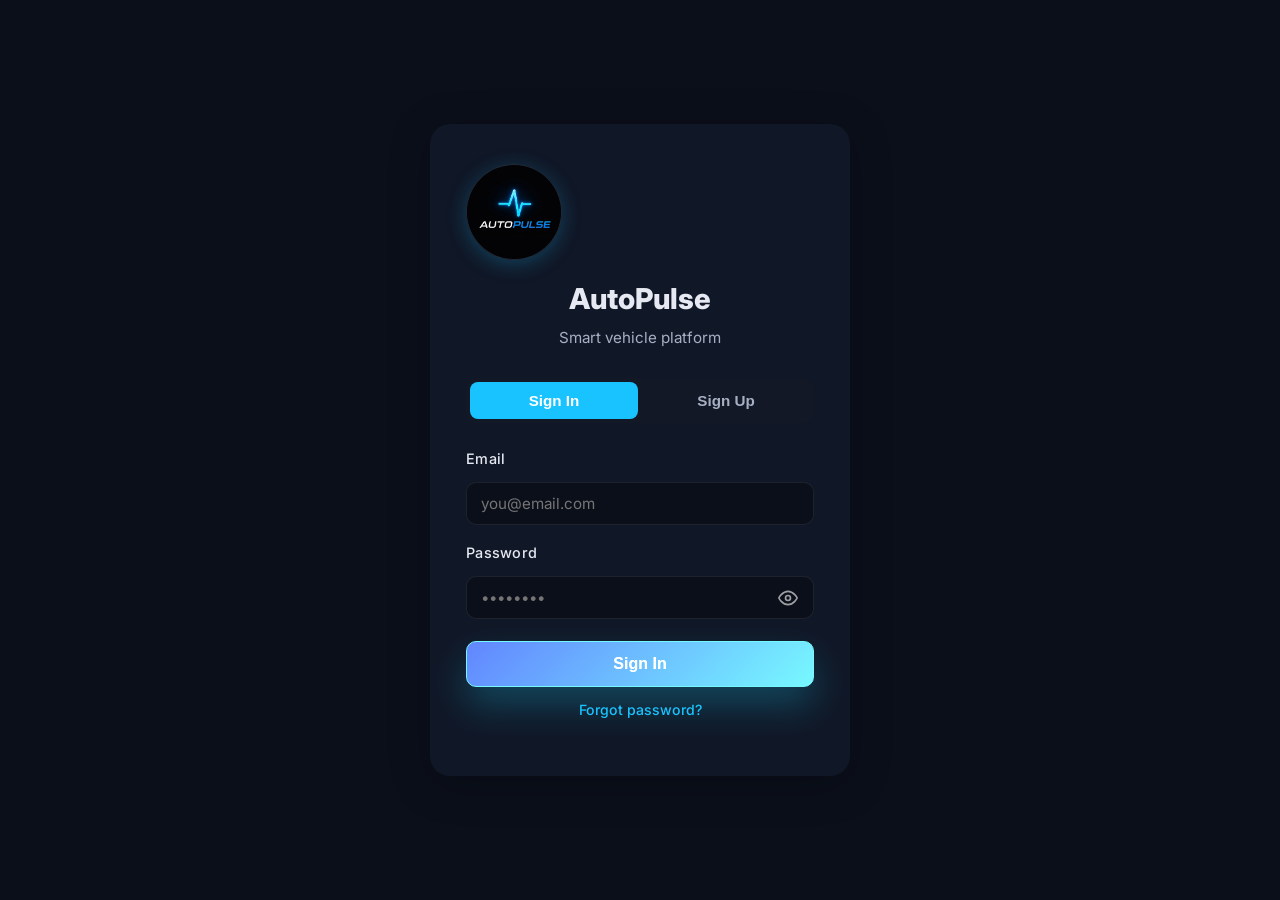
==== commit 8e2b5dae: "Replace vehicle and logo images with new assets from images/ folder" ====
--- a/auth.html
+++ b/auth.html
@@ -17,7 +17,7 @@
 
       <!-- Logo -->
       <div class="auth-brand">
-        <img src="LOGOFINAL.png" alt="AutoPulse" class="auth-logo" />
+        <img src="images/NEW.png" alt="AutoPulse" class="auth-logo" />
         <h1 class="auth-title">AutoPulse</h1>
         <p class="auth-subtitle">Smart vehicle platform</p>
       </div>
--- a/styles.css
+++ b/styles.css
@@ -381,10 +381,11 @@
   z-index: 2000;
   align-items: center;
   justify-content: center;
-  padding: 16px;
+  padding: 24px 16px;
   box-sizing: border-box;
   overflow-y: auto;
 }
+
 .modal-bg.active { display: flex; }
 
 .modal-card {
@@ -481,6 +482,7 @@
     margin-bottom: 18px;
     padding: 12px 6px;
   }
+  
 }
 
 /* Main section layout organization */
@@ -735,7 +737,7 @@
   padding: 12px 32px 0 32px;
   width: 100%;
   box-sizing: border-box;
-  overflow: hidden;
+  overflow: visible;
 }
 .topbar-spacer {
   flex: 1;
@@ -745,7 +747,7 @@
   align-items: center;
   gap: 12px;
   flex-wrap: nowrap;
-  overflow: hidden;
+  overflow: visible;
 }
 .search {
   display: flex;
@@ -829,13 +831,21 @@
 }
 .icon-button .badge-dot {
   position: absolute;
-  top: 10px;
-  right: 10px;
-  width: 10px;
-  height: 10px;
-  background: var(--accent);
-  border-radius: 50%;
-  box-shadow: 0 2px 6px rgba(33, 41, 44, 0.18);
+  top: -6px;
+  right: -6px;
+  min-width: 18px;
+  height: 18px;
+  background: #e74c3c;
+  border-radius: 999px;
+  border: 2px solid var(--bg);
+  display: flex;
+  align-items: center;
+  justify-content: center;
+  font-size: 0.7rem;
+  font-weight: 700;
+  color: #fff;
+  padding: 0 4px;
+  box-shadow: 0 2px 8px rgba(231,76,60,0.4);
 }
 
 /* Owner profile */
@@ -1137,6 +1147,16 @@
   /* Topbar más compacto */
   .topbar {
     padding: 12px 16px;
+  }
+  .topbar {
+    overflow: visible;
+  }
+  .topbar-actions {
+    overflow: visible;
+  }
+  #hamburger-menu {
+    display: flex !important;
+    flex-shrink: 0;
   }
 }
 
@@ -1445,7 +1465,7 @@
 .vehicle-preview-img {
   width: 100%;
   max-width: 100%;
-  height: auto;
+  max-height: 180px;
   box-sizing: border-box;
   object-fit: cover;
 }
@@ -1453,3 +1473,35 @@
 .main-section > *:first-child {
   margin-top: 0;
 }
+
+/* ===== STAT CARDS MEJORADAS ===== */
+.stat-card {
+  position: relative;
+  overflow: hidden;
+}
+
+.stat-card-icon {
+  font-size: 2rem;
+  margin-bottom: 8px;
+  display: block;
+}
+
+.stat-card--mileage {
+  border-left: 4px solid #19c3ff;
+}
+
+.stat-card--fuel {
+  border-left: 4px solid #f39c12;
+}
+
+.stat-card--maintenance {
+  border-left: 4px solid #27ae60;
+}
+
+.stat-card--maintenance.overdue {
+  border-left-color: #e74c3c;
+}
+@keyframes spin {
+  0% { transform: rotate(0deg); }
+  100% { transform: rotate(360deg); }
+}
